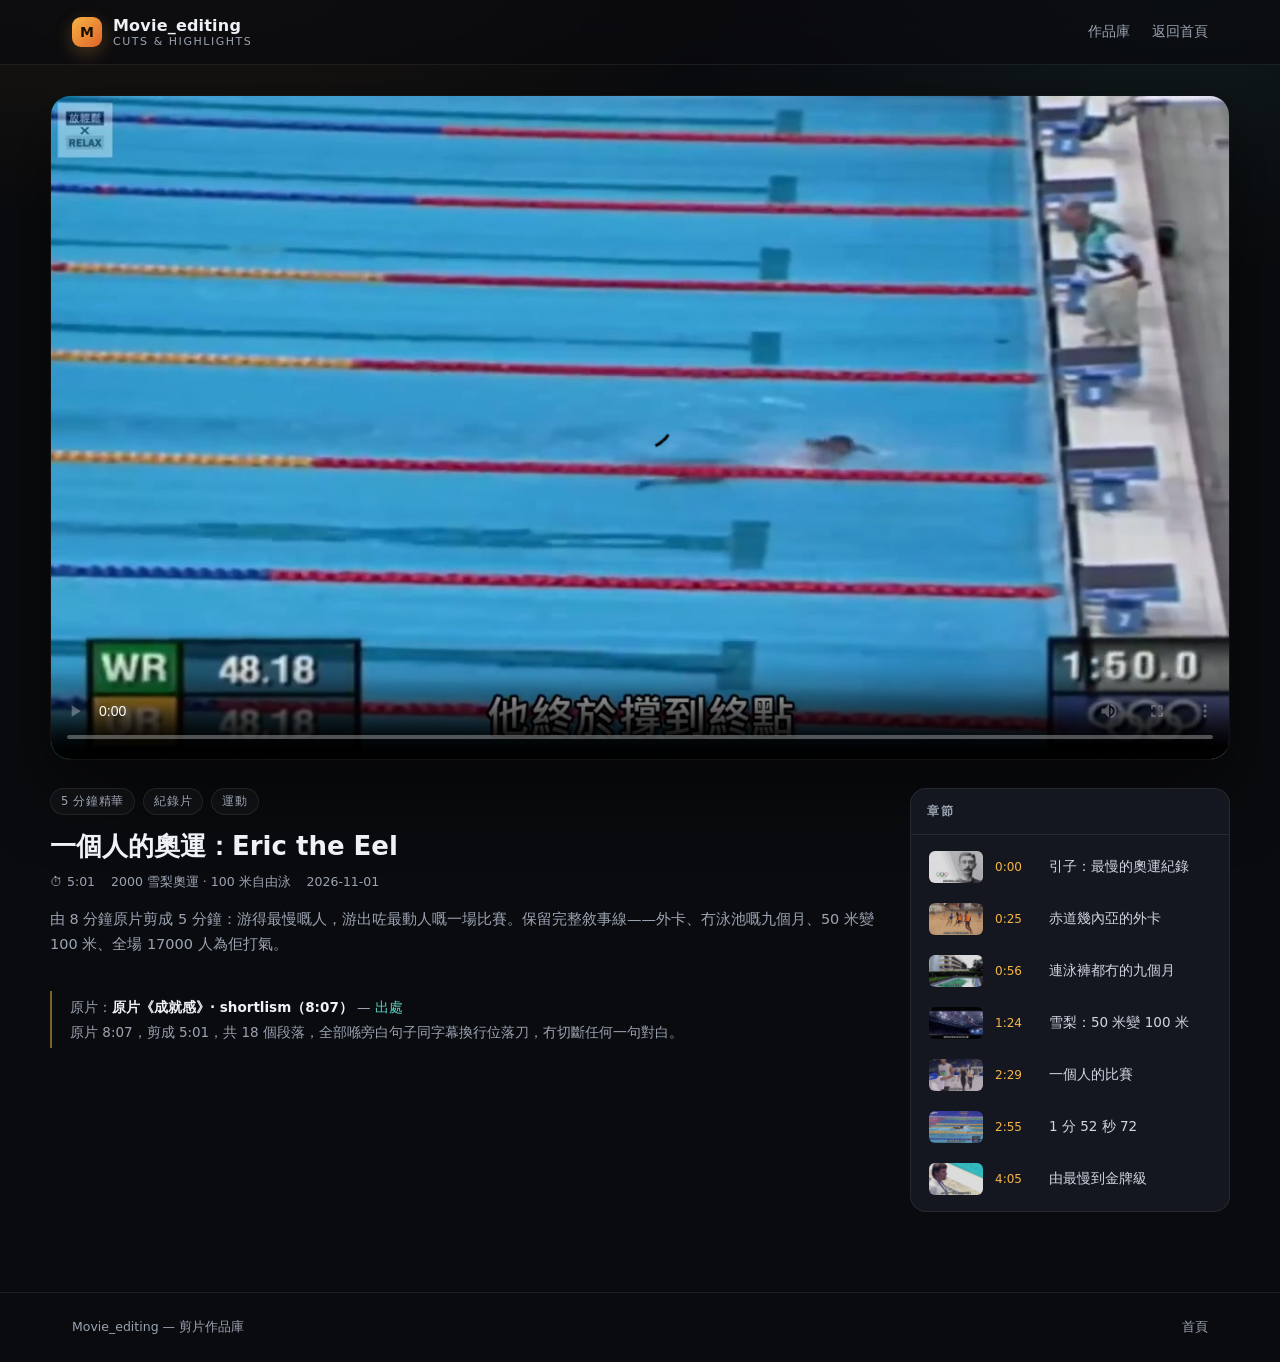
==== watch.html @ 8bab9d91 "Movie_editing：剪片作品庫 + Eric the Eel 5 分鐘精華 - 由 8:07 原片剪成 5:01（18 段，落刀位對齊旁白／字幕句子） - 首頁：作品卡 + 精選大圖，資料由 " ====
<!DOCTYPE html>
<html lang="zh-Hant-HK">
<head>
<meta charset="utf-8">
<meta name="viewport" content="width=device-width, initial-scale=1">
<title>播放 · Movie_editing</title>
<link rel="icon" href="assets/favicon.svg" type="image/svg+xml">
<link rel="stylesheet" href="assets/css/site.css">
</head>
<body>

<header class="site">
  <div class="wrap site-inner">
    <a class="brand" href="index.html">
      <span class="logo">M</span>
      <span>Movie_editing<small>cuts &amp; highlights</small></span>
    </a>
    <nav class="site">
      <a href="index.html#library">作品庫</a>
      <a href="index.html">返回首頁</a>
    </nav>
  </div>
</header>

<main class="wrap watch">
  <div class="player-shell">
    <video id="player" controls playsinline preload="metadata"></video>
  </div>

  <div class="watch-grid">
    <div class="watch-info">
      <div class="tagrow" id="tags" style="margin-bottom:14px"></div>
      <h1 id="title">載入中…</h1>
      <div class="meta-row" id="meta" style="margin-bottom:16px"></div>
      <p id="desc"></p>
      <div class="notes" id="sourcenote"></div>
    </div>
    <aside class="chapters">
      <h5>章節</h5>
      <ol id="chapters"></ol>
    </aside>
  </div>
</main>

<footer class="site">
  <div class="wrap"><span>Movie_editing — 剪片作品庫</span><span><a href="index.html">首頁</a></span></div>
</footer>

<script src="assets/js/watch.js"></script>
</body>
</html>
---- assets/css/site.css ----
/* Movie_editing — 剪片作品庫 */
:root{
  --bg:#0a0b0e;
  --bg-2:#101218;
  --panel:#14171f;
  --panel-2:#1b1f29;
  --line:rgba(255,255,255,.08);
  --text:#eef1f6;
  --muted:#9aa3b2;
  --accent:#f5b545;
  --accent-2:#5ad1c4;
  --radius:16px;
}
*{box-sizing:border-box}
html,body{margin:0;padding:0}
body{
  background:
    radial-gradient(1100px 600px at 12% -10%, rgba(245,181,69,.10), transparent 60%),
    radial-gradient(900px 500px at 92% 0%, rgba(90,209,196,.08), transparent 55%),
    var(--bg);
  color:var(--text);
  font-family:"Noto Sans TC","PingFang TC","Hiragino Sans GB","Microsoft JhengHei",system-ui,-apple-system,"Segoe UI",sans-serif;
  -webkit-font-smoothing:antialiased;
  min-height:100vh;
}
a{color:inherit;text-decoration:none}
.wrap{max-width:1180px;margin:0 auto;padding:0 22px}

/* ---------- header ---------- */
header.site{
  position:sticky;top:0;z-index:40;
  backdrop-filter:blur(14px);
  background:rgba(10,11,14,.72);
  border-bottom:1px solid var(--line);
}
.site-inner{display:flex;align-items:center;gap:18px;height:64px}
.brand{display:flex;align-items:center;gap:11px;font-weight:700;letter-spacing:.2px}
.brand .logo{
  width:30px;height:30px;border-radius:9px;
  background:linear-gradient(135deg,var(--accent),#e0632a);
  display:grid;place-items:center;color:#191100;font-size:14px;font-weight:900;
  box-shadow:0 6px 18px rgba(245,181,69,.25);
}
.brand small{display:block;font-weight:400;font-size:11px;color:var(--muted);letter-spacing:.14em;text-transform:uppercase}
nav.site{margin-left:auto;display:flex;gap:22px;font-size:14px;color:var(--muted)}
nav.site a:hover{color:var(--text)}

/* ---------- hero ---------- */
.hero{padding:64px 0 30px}
.eyebrow{
  display:inline-flex;align-items:center;gap:8px;
  font-size:12px;letter-spacing:.16em;text-transform:uppercase;
  color:var(--accent);border:1px solid rgba(245,181,69,.28);
  background:rgba(245,181,69,.07);padding:6px 12px;border-radius:999px;
}
.hero h1{
  font-size:clamp(30px,5vw,52px);line-height:1.15;margin:18px 0 12px;
  letter-spacing:-.5px;font-weight:800;
}
.hero h1 span{background:linear-gradient(100deg,var(--accent),#ffd88a 60%,var(--accent-2));-webkit-background-clip:text;background-clip:text;color:transparent}
.hero p.lede{color:var(--muted);font-size:16px;line-height:1.75;max-width:62ch;margin:0}
.hero-stats{display:flex;gap:34px;margin-top:28px;flex-wrap:wrap}
.stat b{display:block;font-size:22px;font-weight:750}
.stat span{font-size:12px;color:var(--muted);letter-spacing:.08em}

/* ---------- featured ---------- */
.feature{
  margin:26px 0 10px;border:1px solid var(--line);border-radius:22px;overflow:hidden;
  background:linear-gradient(180deg,rgba(255,255,255,.045),rgba(255,255,255,.012));
}
.feature-grid{display:grid;grid-template-columns:1.35fr 1fr;gap:0}
.feature-media{position:relative;background:#000;aspect-ratio:16/9}
.feature-media img{width:100%;height:100%;object-fit:cover;display:block;opacity:.92}
.feature-media .play{
  position:absolute;inset:0;display:grid;place-items:center;cursor:pointer;
  background:linear-gradient(180deg,rgba(0,0,0,.05),rgba(0,0,0,.55));
  transition:background .2s;
}
.feature-media .play:hover{background:linear-gradient(180deg,rgba(0,0,0,0),rgba(0,0,0,.42))}
.play-btn{
  width:68px;height:68px;border-radius:50%;display:grid;place-items:center;
  background:rgba(255,255,255,.94);color:#111;font-size:22px;
  box-shadow:0 10px 34px rgba(0,0,0,.45);transition:transform .18s;
}
.feature-media .play:hover .play-btn{transform:scale(1.07)}
.feature-body{padding:30px 32px;display:flex;flex-direction:column;justify-content:center;gap:14px}
.tagrow{display:flex;gap:8px;flex-wrap:wrap}
.tag{
  font-size:11.5px;letter-spacing:.06em;padding:5px 10px;border-radius:999px;
  border:1px solid var(--line);color:var(--muted);background:rgba(255,255,255,.03);
}
.tag.hot{color:#12100a;background:var(--accent);border-color:transparent;font-weight:700}
.feature-body h2{font-size:26px;margin:0;line-height:1.3}
.feature-body p{margin:0;color:var(--muted);line-height:1.7;font-size:14.5px}
.meta-row{display:flex;gap:16px;font-size:12.5px;color:var(--muted);flex-wrap:wrap}
.btn{
  display:inline-flex;align-items:center;gap:9px;align-self:flex-start;
  background:var(--accent);color:#171006;font-weight:750;font-size:14px;
  padding:12px 20px;border-radius:999px;transition:transform .16s,box-shadow .16s;
  box-shadow:0 8px 22px rgba(245,181,69,.22);
}
.btn:hover{transform:translateY(-1px);box-shadow:0 12px 28px rgba(245,181,69,.3)}
.btn.ghost{background:transparent;color:var(--text);border:1px solid var(--line);box-shadow:none;font-weight:600}

/* ---------- grid ---------- */
section.block{padding:56px 0 10px}
.block-head{display:flex;align-items:flex-end;gap:16px;margin-bottom:22px;flex-wrap:wrap}
.block-head h3{font-size:20px;margin:0;font-weight:750}
.block-head p{margin:0;color:var(--muted);font-size:13.5px}
.cards{display:grid;grid-template-columns:repeat(auto-fill,minmax(290px,1fr));gap:20px}
.card{
  border:1px solid var(--line);border-radius:var(--radius);overflow:hidden;
  background:var(--panel);transition:transform .18s,border-color .18s;
  display:flex;flex-direction:column;
}
.card:hover{transform:translateY(-3px);border-color:rgba(245,181,69,.35)}
.card .thumb{position:relative;aspect-ratio:16/9;background:#000}
.card .thumb img{width:100%;height:100%;object-fit:cover;display:block}
.card .dur{
  position:absolute;right:10px;bottom:10px;font-size:11.5px;font-weight:700;
  background:rgba(0,0,0,.75);padding:3px 8px;border-radius:6px;letter-spacing:.04em;
}
.card .body{padding:16px 18px 18px;display:flex;flex-direction:column;gap:9px;flex:1}
.card h4{margin:0;font-size:16px;line-height:1.45}
.card .desc{margin:0;font-size:13px;color:var(--muted);line-height:1.6;flex:1}
.card .foot{display:flex;justify-content:space-between;align-items:center;font-size:12px;color:var(--muted)}
.placeholder{
  border:1px dashed rgba(255,255,255,.14);border-radius:var(--radius);
  display:grid;place-items:center;text-align:center;padding:34px 22px;color:var(--muted);
  background:rgba(255,255,255,.015);min-height:210px;
}
.placeholder b{display:block;color:var(--text);margin-bottom:6px;font-size:14.5px}
.placeholder code{background:rgba(255,255,255,.07);padding:2px 6px;border-radius:5px;font-size:12px}

/* ---------- watch page ---------- */
.watch{padding:30px 0 80px}
.player-shell{
  border:1px solid var(--line);border-radius:20px;overflow:hidden;background:#000;
  box-shadow:0 30px 70px rgba(0,0,0,.5);
}
video{width:100%;display:block;aspect-ratio:16/9;background:#000}
.watch-grid{display:grid;grid-template-columns:1fr 320px;gap:28px;margin-top:28px;align-items:start}
.watch-info h1{font-size:26px;margin:0 0 10px}
.watch-info p{color:var(--muted);line-height:1.75;font-size:14.5px}
.chapters{border:1px solid var(--line);border-radius:var(--radius);background:var(--panel);overflow:hidden;position:sticky;top:84px}
.chapters h5{margin:0;padding:14px 16px;font-size:12px;letter-spacing:.14em;text-transform:uppercase;color:var(--muted);border-bottom:1px solid var(--line)}
.chapters ol{list-style:none;margin:0;padding:6px}
.chapters li{
  display:flex;gap:12px;align-items:baseline;padding:10px 12px;border-radius:10px;
  cursor:pointer;font-size:13.5px;color:#cfd6e2;transition:background .14s;
}
.chapters li:hover{background:var(--panel-2)}
.chapters li.active{background:rgba(245,181,69,.13);color:#fff}
.chapters li .cthumb{width:54px;height:32px;object-fit:cover;border-radius:6px;flex:0 0 auto;opacity:.85}
.chapters li{align-items:center}
.chapters li .ts{font-variant-numeric:tabular-nums;color:var(--accent);font-size:12px;min-width:42px}
.notes{margin-top:34px;border-left:2px solid rgba(245,181,69,.5);padding:4px 0 4px 18px;color:var(--muted);font-size:13.5px;line-height:1.8}
.notes b{color:var(--text)}

footer.site{border-top:1px solid var(--line);padding:26px 0;color:var(--muted);font-size:12.5px}
footer.site .wrap{display:flex;justify-content:space-between;gap:14px;flex-wrap:wrap}

@media (max-width:900px){
  .feature-grid{grid-template-columns:1fr}
  .watch-grid{grid-template-columns:1fr}
  .chapters{position:static}
  .hero{padding:40px 0 18px}
  nav.site{display:none}
}
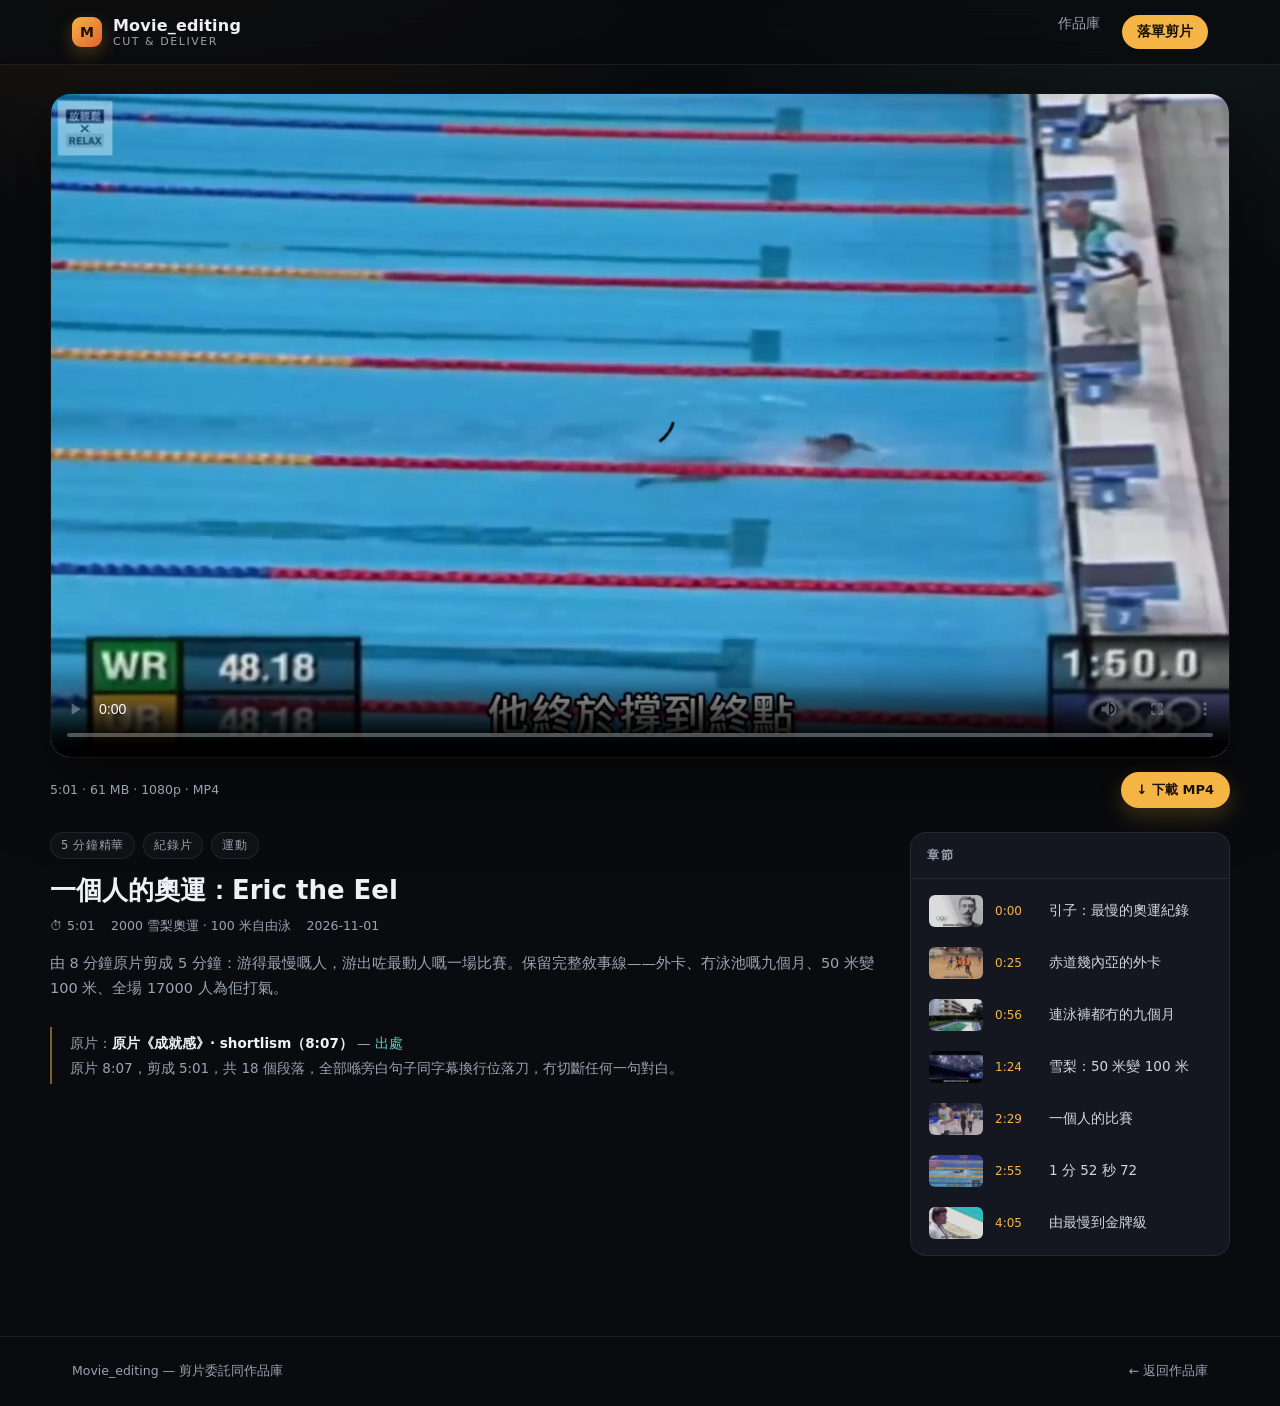
==== commit 6a30ad51: "Rebuild as a cut-request site: order form (Drive / length / BGM / email), archive with downloads - 首" ====
--- a/watch.html
+++ b/watch.html
@@ -13,11 +13,11 @@
   <div class="wrap site-inner">
     <a class="brand" href="index.html">
       <span class="logo">M</span>
-      <span>Movie_editing<small>cuts &amp; highlights</small></span>
+      <span>Movie_editing<small>cut &amp; deliver</small></span>
     </a>
     <nav class="site">
       <a href="index.html#library">作品庫</a>
-      <a href="index.html">返回首頁</a>
+      <a class="cta" href="index.html#request">落單剪片</a>
     </nav>
   </div>
 </header>
@@ -25,6 +25,11 @@
 <main class="wrap watch">
   <div class="player-shell">
     <video id="player" controls playsinline preload="metadata"></video>
+  </div>
+
+  <div class="watch-bar">
+    <span id="specs">1080p · MP4</span>
+    <span id="downloadSlot"></span>
   </div>
 
   <div class="watch-grid">
@@ -43,7 +48,10 @@
 </main>
 
 <footer class="site">
-  <div class="wrap"><span>Movie_editing — 剪片作品庫</span><span><a href="index.html">首頁</a></span></div>
+  <div class="wrap">
+    <span>Movie_editing — 剪片委託同作品庫</span>
+    <a href="index.html">← 返回作品庫</a>
+  </div>
 </footer>
 
 <script src="assets/js/watch.js"></script>
--- a/assets/css/site.css
+++ b/assets/css/site.css
@@ -1,18 +1,22 @@
-/* Movie_editing — 剪片作品庫 */
+/* Movie_editing — 剪片委託 + 作品庫 */
 :root{
   --bg:#0a0b0e;
   --bg-2:#101218;
   --panel:#14171f;
   --panel-2:#1b1f29;
   --line:rgba(255,255,255,.08);
+  --line-2:rgba(255,255,255,.14);
   --text:#eef1f6;
   --muted:#9aa3b2;
   --accent:#f5b545;
   --accent-2:#5ad1c4;
+  --danger:#ff7a6b;
+  --ok:#6fd39a;
   --radius:16px;
 }
 *{box-sizing:border-box}
 html,body{margin:0;padding:0}
+html{scroll-behavior:smooth}
 body{
   background:
     radial-gradient(1100px 600px at 12% -10%, rgba(245,181,69,.10), transparent 60%),
@@ -25,12 +29,13 @@
 }
 a{color:inherit;text-decoration:none}
 .wrap{max-width:1180px;margin:0 auto;padding:0 22px}
+::selection{background:rgba(245,181,69,.3)}
 
 /* ---------- header ---------- */
 header.site{
   position:sticky;top:0;z-index:40;
   backdrop-filter:blur(14px);
-  background:rgba(10,11,14,.72);
+  background:rgba(10,11,14,.78);
   border-bottom:1px solid var(--line);
 }
 .site-inner{display:flex;align-items:center;gap:18px;height:64px}
@@ -44,9 +49,13 @@
 .brand small{display:block;font-weight:400;font-size:11px;color:var(--muted);letter-spacing:.14em;text-transform:uppercase}
 nav.site{margin-left:auto;display:flex;gap:22px;font-size:14px;color:var(--muted)}
 nav.site a:hover{color:var(--text)}
+nav.site a.cta{
+  color:#171006;background:var(--accent);font-weight:700;
+  padding:8px 15px;border-radius:999px;
+}
 
 /* ---------- hero ---------- */
-.hero{padding:64px 0 30px}
+.hero{padding:60px 0 26px}
 .eyebrow{
   display:inline-flex;align-items:center;gap:8px;
   font-size:12px;letter-spacing:.16em;text-transform:uppercase;
@@ -58,112 +67,241 @@
   letter-spacing:-.5px;font-weight:800;
 }
 .hero h1 span{background:linear-gradient(100deg,var(--accent),#ffd88a 60%,var(--accent-2));-webkit-background-clip:text;background-clip:text;color:transparent}
-.hero p.lede{color:var(--muted);font-size:16px;line-height:1.75;max-width:62ch;margin:0}
+.hero p.lede{color:var(--muted);font-size:16px;line-height:1.75;max-width:64ch;margin:0}
 .hero-stats{display:flex;gap:34px;margin-top:28px;flex-wrap:wrap}
 .stat b{display:block;font-size:22px;font-weight:750}
 .stat span{font-size:12px;color:var(--muted);letter-spacing:.08em}
 
+/* ---------- section heads ---------- */
+section.block{padding:52px 0 10px;scroll-margin-top:80px}
+.block-head{display:flex;align-items:flex-end;gap:16px;margin-bottom:22px;flex-wrap:wrap}
+.block-head h2{font-size:clamp(22px,3vw,28px);margin:0;font-weight:780;letter-spacing:-.3px}
+.block-head p{margin:0;color:var(--muted);font-size:13.5px}
+.head-num{
+  font-size:12px;letter-spacing:.18em;color:var(--accent);
+  border:1px solid rgba(245,181,69,.3);border-radius:999px;padding:4px 10px;
+}
+
+/* ---------- order form ---------- */
+.order{display:grid;grid-template-columns:1.55fr 1fr;gap:22px;align-items:start}
+.form-card{
+  border:1px solid var(--line);border-radius:22px;
+  background:linear-gradient(180deg,rgba(255,255,255,.045),rgba(255,255,255,.012));
+  padding:26px 26px 22px;
+}
+.field{margin-bottom:20px}
+.field:last-of-type{margin-bottom:6px}
+.field > label{
+  display:flex;align-items:baseline;gap:9px;
+  font-size:14px;font-weight:650;margin-bottom:8px;letter-spacing:.01em;
+}
+.field .num{
+  font-size:11px;font-weight:800;color:var(--accent);
+  border:1px solid rgba(245,181,69,.35);border-radius:7px;
+  width:19px;height:19px;display:inline-grid;place-items:center;flex:0 0 auto;
+}
+.field .opt{font-size:11.5px;color:var(--muted);font-weight:400;letter-spacing:.06em}
+.field .hint{font-size:12.5px;color:var(--muted);line-height:1.6;margin:7px 0 0}
+.field .hint.err{color:var(--danger)}
+.field .hint.ok{color:var(--ok)}
+input[type=text],input[type=email],input[type=url],textarea{
+  width:100%;font:inherit;font-size:14.5px;color:var(--text);
+  background:rgba(0,0,0,.35);border:1px solid var(--line-2);
+  border-radius:12px;padding:13px 14px;outline:none;
+  transition:border-color .15s,box-shadow .15s,background .15s;
+}
+input::placeholder,textarea::placeholder{color:#5f6675}
+input:focus,textarea:focus{
+  border-color:rgba(245,181,69,.65);
+  box-shadow:0 0 0 3px rgba(245,181,69,.13);background:rgba(0,0,0,.5);
+}
+input.invalid,textarea.invalid{border-color:rgba(255,122,107,.6)}
+textarea{resize:vertical;min-height:82px;line-height:1.6}
+.chips{display:flex;gap:8px;flex-wrap:wrap;margin-top:9px}
+.chip{
+  font:inherit;font-size:12.5px;color:var(--muted);cursor:pointer;
+  background:rgba(255,255,255,.04);border:1px solid var(--line);
+  border-radius:999px;padding:6px 12px;transition:.15s;
+}
+.chip:hover{color:var(--text);border-color:rgba(245,181,69,.4)}
+.chip.on{color:#171006;background:var(--accent);border-color:transparent;font-weight:700}
+
+.form-actions{display:flex;gap:10px;flex-wrap:wrap;margin-top:22px}
+.btn{
+  display:inline-flex;align-items:center;justify-content:center;gap:9px;
+  font:inherit;font-size:14.5px;font-weight:750;cursor:pointer;
+  background:var(--accent);color:#171006;border:0;
+  padding:13px 22px;border-radius:999px;
+  transition:transform .16s,box-shadow .16s,opacity .16s;
+  box-shadow:0 8px 22px rgba(245,181,69,.22);
+}
+.btn:hover{transform:translateY(-1px);box-shadow:0 12px 28px rgba(245,181,69,.3)}
+.btn:disabled{opacity:.45;cursor:not-allowed;transform:none;box-shadow:none}
+.btn.ghost{background:transparent;color:var(--text);border:1px solid var(--line-2);box-shadow:none;font-weight:600}
+.btn.ghost:hover{border-color:rgba(245,181,69,.45);background:rgba(255,255,255,.03)}
+.form-note{font-size:12.5px;color:var(--muted);line-height:1.7;margin:16px 0 0}
+.form-note a{color:var(--accent-2);border-bottom:1px solid rgba(90,209,196,.35)}
+
+/* ---------- ticket preview ---------- */
+.ticket{
+  position:sticky;top:88px;
+  border:1px solid var(--line);border-radius:22px;overflow:hidden;
+  background:var(--panel);
+}
+.ticket-head{
+  padding:16px 20px;border-bottom:1px dashed var(--line-2);
+  display:flex;justify-content:space-between;align-items:center;
+  font-size:11.5px;letter-spacing:.16em;text-transform:uppercase;color:var(--muted);
+}
+.ticket-head b{color:var(--accent);letter-spacing:.1em}
+.ticket-body{padding:6px 20px 16px}
+.trow{
+  display:flex;justify-content:space-between;gap:14px;
+  padding:12px 0;border-bottom:1px dashed rgba(255,255,255,.07);
+  font-size:13px;
+}
+.trow:last-child{border-bottom:0}
+.trow .k{color:var(--muted);flex:0 0 auto}
+.trow .v{text-align:right;word-break:break-all;line-height:1.5;max-width:62%}
+.trow .v.empty{color:#5a6272}
+.trow .v.good{color:var(--ok)}
+.ticket-foot{
+  padding:14px 20px;background:rgba(0,0,0,.35);border-top:1px dashed var(--line-2);
+  font-size:12px;color:var(--muted);line-height:1.65;
+}
+.ticket-foot b{color:var(--text)}
+
+/* ---------- toast ---------- */
+.toast{
+  position:fixed;left:50%;bottom:26px;transform:translate(-50%,18px);
+  background:#161a22;border:1px solid rgba(245,181,69,.4);
+  color:var(--text);font-size:13.5px;padding:12px 18px;border-radius:12px;
+  box-shadow:0 18px 40px rgba(0,0,0,.55);opacity:0;pointer-events:none;
+  transition:opacity .22s,transform .22s;z-index:80;max-width:calc(100% - 32px);
+}
+.toast.show{opacity:1;transform:translate(-50%,0)}
+
 /* ---------- featured ---------- */
 .feature{
-  margin:26px 0 10px;border:1px solid var(--line);border-radius:22px;overflow:hidden;
+  margin:22px 0 6px;border:1px solid var(--line);border-radius:22px;overflow:hidden;
   background:linear-gradient(180deg,rgba(255,255,255,.045),rgba(255,255,255,.012));
 }
 .feature-grid{display:grid;grid-template-columns:1.35fr 1fr;gap:0}
-.feature-media{position:relative;background:#000;aspect-ratio:16/9}
+.feature-media{position:relative;background:#000;aspect-ratio:16/9;display:block}
 .feature-media img{width:100%;height:100%;object-fit:cover;display:block;opacity:.92}
 .feature-media .play{
-  position:absolute;inset:0;display:grid;place-items:center;cursor:pointer;
+  position:absolute;inset:0;display:grid;place-items:center;
   background:linear-gradient(180deg,rgba(0,0,0,.05),rgba(0,0,0,.55));
   transition:background .2s;
 }
-.feature-media .play:hover{background:linear-gradient(180deg,rgba(0,0,0,0),rgba(0,0,0,.42))}
+.feature-media:hover .play{background:linear-gradient(180deg,rgba(0,0,0,0),rgba(0,0,0,.42))}
 .play-btn{
   width:68px;height:68px;border-radius:50%;display:grid;place-items:center;
-  background:rgba(255,255,255,.94);color:#111;font-size:22px;
+  background:rgba(255,255,255,.94);color:#111;font-size:22px;padding-left:4px;
   box-shadow:0 10px 34px rgba(0,0,0,.45);transition:transform .18s;
 }
-.feature-media .play:hover .play-btn{transform:scale(1.07)}
-.feature-body{padding:30px 32px;display:flex;flex-direction:column;justify-content:center;gap:14px}
+.feature-media:hover .play-btn{transform:scale(1.07)}
+.feature-body{padding:28px 30px;display:flex;flex-direction:column;justify-content:center;gap:13px}
 .tagrow{display:flex;gap:8px;flex-wrap:wrap}
 .tag{
   font-size:11.5px;letter-spacing:.06em;padding:5px 10px;border-radius:999px;
   border:1px solid var(--line);color:var(--muted);background:rgba(255,255,255,.03);
 }
 .tag.hot{color:#12100a;background:var(--accent);border-color:transparent;font-weight:700}
-.feature-body h2{font-size:26px;margin:0;line-height:1.3}
+.feature-body h3{font-size:25px;margin:0;line-height:1.3}
 .feature-body p{margin:0;color:var(--muted);line-height:1.7;font-size:14.5px}
 .meta-row{display:flex;gap:16px;font-size:12.5px;color:var(--muted);flex-wrap:wrap}
-.btn{
-  display:inline-flex;align-items:center;gap:9px;align-self:flex-start;
-  background:var(--accent);color:#171006;font-weight:750;font-size:14px;
-  padding:12px 20px;border-radius:999px;transition:transform .16s,box-shadow .16s;
-  box-shadow:0 8px 22px rgba(245,181,69,.22);
-}
-.btn:hover{transform:translateY(-1px);box-shadow:0 12px 28px rgba(245,181,69,.3)}
-.btn.ghost{background:transparent;color:var(--text);border:1px solid var(--line);box-shadow:none;font-weight:600}
-
-/* ---------- grid ---------- */
-section.block{padding:56px 0 10px}
-.block-head{display:flex;align-items:flex-end;gap:16px;margin-bottom:22px;flex-wrap:wrap}
-.block-head h3{font-size:20px;margin:0;font-weight:750}
-.block-head p{margin:0;color:var(--muted);font-size:13.5px}
-.cards{display:grid;grid-template-columns:repeat(auto-fill,minmax(290px,1fr));gap:20px}
+.feature-actions{display:flex;gap:10px;flex-wrap:wrap;margin-top:2px}
+
+/* ---------- cards ---------- */
+.cards{display:grid;grid-template-columns:repeat(auto-fill,minmax(300px,1fr));gap:20px}
 .card{
   border:1px solid var(--line);border-radius:var(--radius);overflow:hidden;
   background:var(--panel);transition:transform .18s,border-color .18s;
   display:flex;flex-direction:column;
 }
 .card:hover{transform:translateY(-3px);border-color:rgba(245,181,69,.35)}
-.card .thumb{position:relative;aspect-ratio:16/9;background:#000}
+.card .thumb{position:relative;aspect-ratio:16/9;background:#000;display:block}
 .card .thumb img{width:100%;height:100%;object-fit:cover;display:block}
 .card .dur{
   position:absolute;right:10px;bottom:10px;font-size:11.5px;font-weight:700;
-  background:rgba(0,0,0,.75);padding:3px 8px;border-radius:6px;letter-spacing:.04em;
-}
-.card .body{padding:16px 18px 18px;display:flex;flex-direction:column;gap:9px;flex:1}
+  background:rgba(0,0,0,.78);padding:3px 8px;border-radius:6px;letter-spacing:.04em;
+}
+.card .body{padding:15px 17px 16px;display:flex;flex-direction:column;gap:8px;flex:1}
 .card h4{margin:0;font-size:16px;line-height:1.45}
 .card .desc{margin:0;font-size:13px;color:var(--muted);line-height:1.6;flex:1}
-.card .foot{display:flex;justify-content:space-between;align-items:center;font-size:12px;color:var(--muted)}
+.card .foot{
+  display:flex;justify-content:space-between;align-items:center;gap:10px;
+  font-size:12px;color:var(--muted);border-top:1px solid var(--line);padding-top:11px;margin-top:2px;
+}
+.card .foot .acts{display:flex;gap:12px}
+.card .foot a{color:var(--muted);transition:color .15s;display:inline-flex;align-items:center;gap:4px}
+.card .foot a:hover{color:var(--accent)}
 .placeholder{
   border:1px dashed rgba(255,255,255,.14);border-radius:var(--radius);
   display:grid;place-items:center;text-align:center;padding:34px 22px;color:var(--muted);
   background:rgba(255,255,255,.015);min-height:210px;
 }
 .placeholder b{display:block;color:var(--text);margin-bottom:6px;font-size:14.5px}
-.placeholder code{background:rgba(255,255,255,.07);padding:2px 6px;border-radius:5px;font-size:12px}
+
+/* ---------- steps ---------- */
+.steps{display:grid;grid-template-columns:repeat(auto-fit,minmax(220px,1fr));gap:16px;margin-top:4px}
+.step{
+  border:1px solid var(--line);border-radius:var(--radius);padding:20px;
+  background:linear-gradient(180deg,rgba(255,255,255,.04),rgba(255,255,255,.01));
+}
+.step .n{
+  font-size:11px;letter-spacing:.18em;color:var(--accent);font-weight:700;
+}
+.step h4{margin:10px 0 6px;font-size:15.5px}
+.step p{margin:0;font-size:13px;color:var(--muted);line-height:1.65}
+.notes{
+  margin-top:26px;border-left:2px solid rgba(245,181,69,.5);
+  padding:4px 0 4px 18px;color:var(--muted);font-size:13.5px;line-height:1.8;
+}
+.notes b{color:var(--text)}
+.notes code{background:rgba(255,255,255,.07);padding:2px 6px;border-radius:5px;font-size:12px}
 
 /* ---------- watch page ---------- */
-.watch{padding:30px 0 80px}
+.watch{padding:28px 0 80px}
 .player-shell{
   border:1px solid var(--line);border-radius:20px;overflow:hidden;background:#000;
   box-shadow:0 30px 70px rgba(0,0,0,.5);
 }
 video{width:100%;display:block;aspect-ratio:16/9;background:#000}
-.watch-grid{display:grid;grid-template-columns:1fr 320px;gap:28px;margin-top:28px;align-items:start}
+.watch-bar{
+  display:flex;justify-content:space-between;align-items:center;gap:14px;
+  flex-wrap:wrap;margin-top:14px;font-size:12.5px;color:var(--muted);
+}
+.watch-grid{display:grid;grid-template-columns:1fr 320px;gap:28px;margin-top:24px;align-items:start}
 .watch-info h1{font-size:26px;margin:0 0 10px}
 .watch-info p{color:var(--muted);line-height:1.75;font-size:14.5px}
 .chapters{border:1px solid var(--line);border-radius:var(--radius);background:var(--panel);overflow:hidden;position:sticky;top:84px}
 .chapters h5{margin:0;padding:14px 16px;font-size:12px;letter-spacing:.14em;text-transform:uppercase;color:var(--muted);border-bottom:1px solid var(--line)}
 .chapters ol{list-style:none;margin:0;padding:6px}
 .chapters li{
-  display:flex;gap:12px;align-items:baseline;padding:10px 12px;border-radius:10px;
+  display:flex;gap:12px;align-items:center;padding:10px 12px;border-radius:10px;
   cursor:pointer;font-size:13.5px;color:#cfd6e2;transition:background .14s;
 }
 .chapters li:hover{background:var(--panel-2)}
 .chapters li.active{background:rgba(245,181,69,.13);color:#fff}
 .chapters li .cthumb{width:54px;height:32px;object-fit:cover;border-radius:6px;flex:0 0 auto;opacity:.85}
-.chapters li{align-items:center}
 .chapters li .ts{font-variant-numeric:tabular-nums;color:var(--accent);font-size:12px;min-width:42px}
-.notes{margin-top:34px;border-left:2px solid rgba(245,181,69,.5);padding:4px 0 4px 18px;color:var(--muted);font-size:13.5px;line-height:1.8}
-.notes b{color:var(--text)}
 
 footer.site{border-top:1px solid var(--line);padding:26px 0;color:var(--muted);font-size:12.5px}
 footer.site .wrap{display:flex;justify-content:space-between;gap:14px;flex-wrap:wrap}
 
 @media (max-width:900px){
+  .order{grid-template-columns:1fr}
+  .ticket{position:static}
   .feature-grid{grid-template-columns:1fr}
   .watch-grid{grid-template-columns:1fr}
   .chapters{position:static}
-  .hero{padding:40px 0 18px}
+  .hero{padding:38px 0 16px}
   nav.site{display:none}
-}
+  section.block{padding:40px 0 6px}
+}
+@media (max-width:520px){
+  .form-card{padding:20px 18px}
+  .hero-stats{gap:24px}
+}
